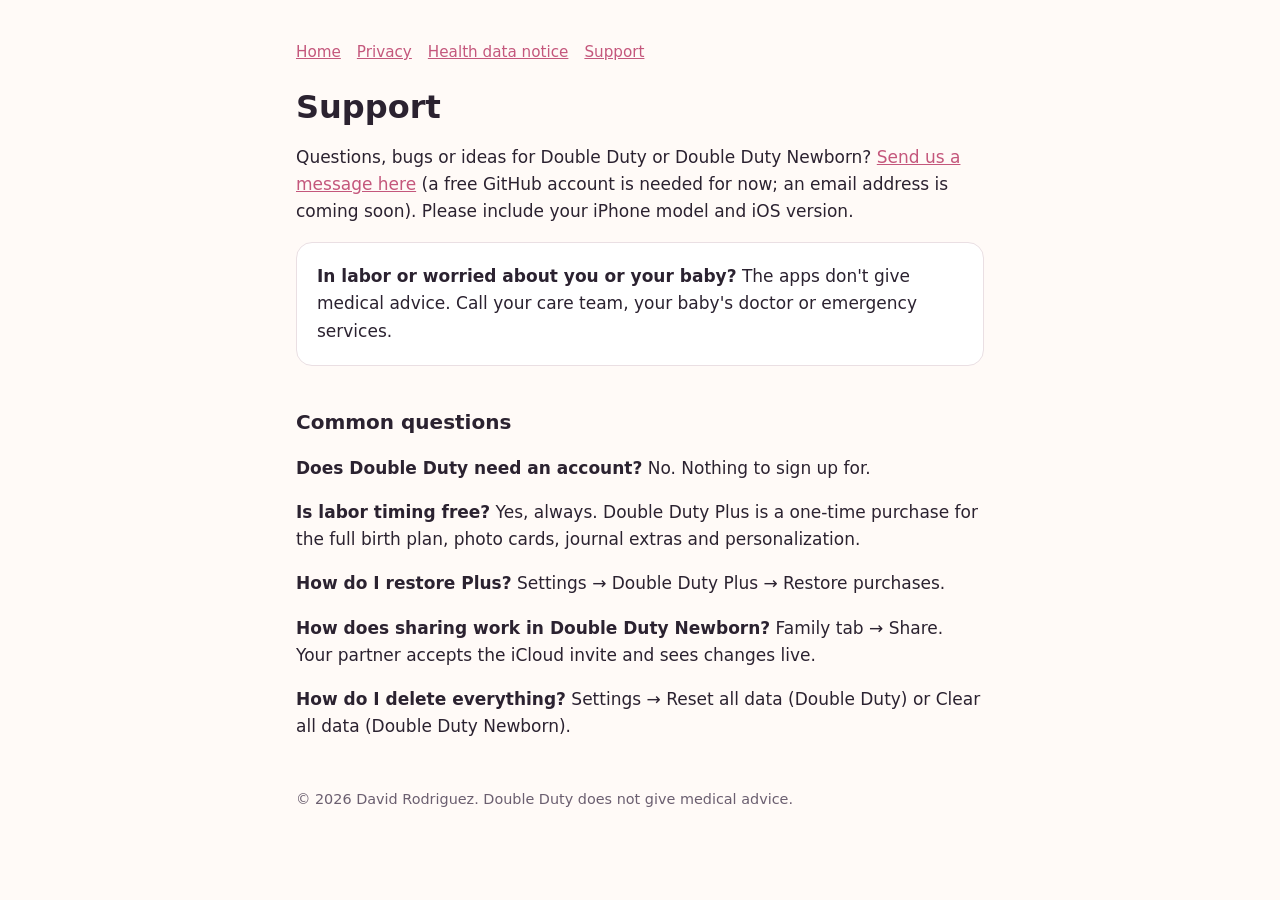
==== support.html @ 85586fa1 "Privacy policy, health data notice and support pages Co-Authored-By: Claude Opus 5.5 <noreply@anthro" ====
<!doctype html><html lang="en"><head><meta charset="utf-8"><meta name="viewport" content="width=device-width,initial-scale=1"><title>Support – Double Duty</title><link rel="stylesheet" href="style.css"></head><body><main><nav><a href="./">Home</a><a href="privacy.html">Privacy</a><a href="health-data.html">Health data notice</a><a href="support.html">Support</a></nav>
<h1>Support</h1>
<p>Questions, bugs or ideas for Double Duty or Double Duty Newborn? <a href="https://github.com/Dj1172564/doubleduty/issues/new">Send us a message here</a> (a free GitHub account is needed for now; an email address is coming soon). Please include your iPhone model and iOS version.</p>
<div class="card"><b>In labor or worried about you or your baby?</b> The apps don't give medical advice. Call your care team, your baby's doctor or emergency services.</div>
<h2>Common questions</h2>
<p><b>Does Double Duty need an account?</b> No. Nothing to sign up for.</p>
<p><b>Is labor timing free?</b> Yes, always. Double Duty Plus is a one-time purchase for the full birth plan, photo cards, journal extras and personalization.</p>
<p><b>How do I restore Plus?</b> Settings → Double Duty Plus → Restore purchases.</p>
<p><b>How does sharing work in Double Duty Newborn?</b> Family tab → Share. Your partner accepts the iCloud invite and sees changes live.</p>
<p><b>How do I delete everything?</b> Settings → Reset all data (Double Duty) or Clear all data (Double Duty Newborn).</p>
<footer>© 2026 David Rodriguez. Double Duty does not give medical advice.</footer></main></body></html>
---- style.css ----
:root{--bg:#fffaf7;--ink:#2b2230;--muted:#6b5f70;--accent:#c4577c;--card:#fff;--line:#eadfe3}
@media (prefers-color-scheme:dark){:root{--bg:#1c171f;--ink:#f3edf5;--muted:#b9adbd;--accent:#f08bb0;--card:#262029;--line:#3a3140}}
*{box-sizing:border-box}body{margin:0;background:var(--bg);color:var(--ink);font:17px/1.6 -apple-system,BlinkMacSystemFont,"SF Pro Text",system-ui,sans-serif}
main{max-width:720px;margin:0 auto;padding:40px 16px 64px}h1{font-size:2rem;line-height:1.2;margin:.2em 0}h2{margin-top:2em;font-size:1.25rem}
a{color:var(--accent)}nav{display:flex;gap:16px;flex-wrap:wrap;font-size:.95rem;margin-bottom:24px}.muted{color:var(--muted)}
.card{background:var(--card);border:1px solid var(--line);border-radius:16px;padding:20px;margin:16px 0}footer{margin-top:48px;font-size:.9rem;color:var(--muted)}
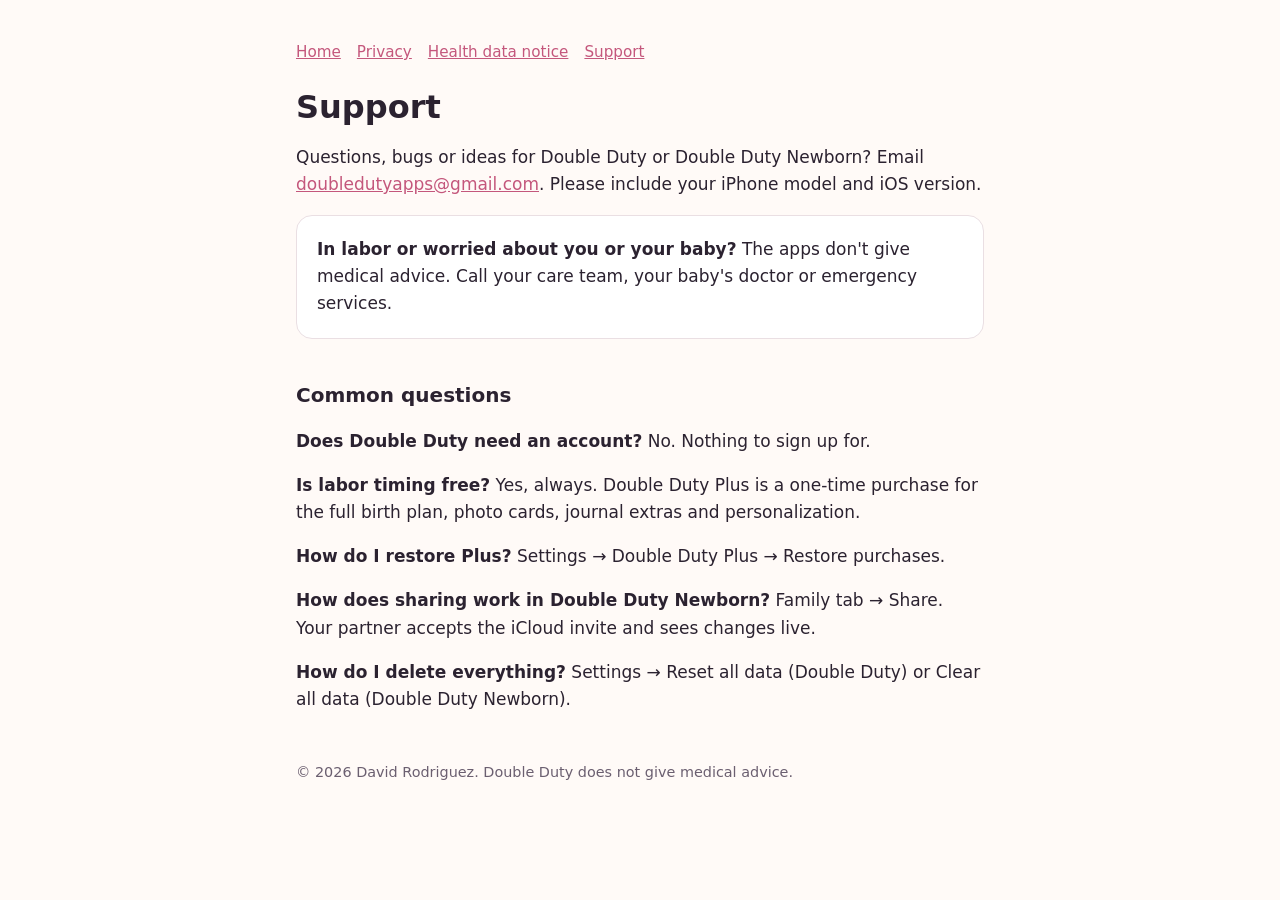
==== commit d0467add: "Support email Co-Authored-By: Claude Opus 5.5 <noreply@anthropic.com> Claude-Session: https://claude" ====
--- a/support.html
+++ b/support.html
@@ -1,6 +1,6 @@
 <!doctype html><html lang="en"><head><meta charset="utf-8"><meta name="viewport" content="width=device-width,initial-scale=1"><title>Support – Double Duty</title><link rel="stylesheet" href="style.css"></head><body><main><nav><a href="./">Home</a><a href="privacy.html">Privacy</a><a href="health-data.html">Health data notice</a><a href="support.html">Support</a></nav>
 <h1>Support</h1>
-<p>Questions, bugs or ideas for Double Duty or Double Duty Newborn? <a href="https://github.com/Dj1172564/doubleduty/issues/new">Send us a message here</a> (a free GitHub account is needed for now; an email address is coming soon). Please include your iPhone model and iOS version.</p>
+<p>Questions, bugs or ideas for Double Duty or Double Duty Newborn? Email <a href="mailto:doubledutyapps@gmail.com">doubledutyapps@gmail.com</a>. Please include your iPhone model and iOS version.</p>
 <div class="card"><b>In labor or worried about you or your baby?</b> The apps don't give medical advice. Call your care team, your baby's doctor or emergency services.</div>
 <h2>Common questions</h2>
 <p><b>Does Double Duty need an account?</b> No. Nothing to sign up for.</p>
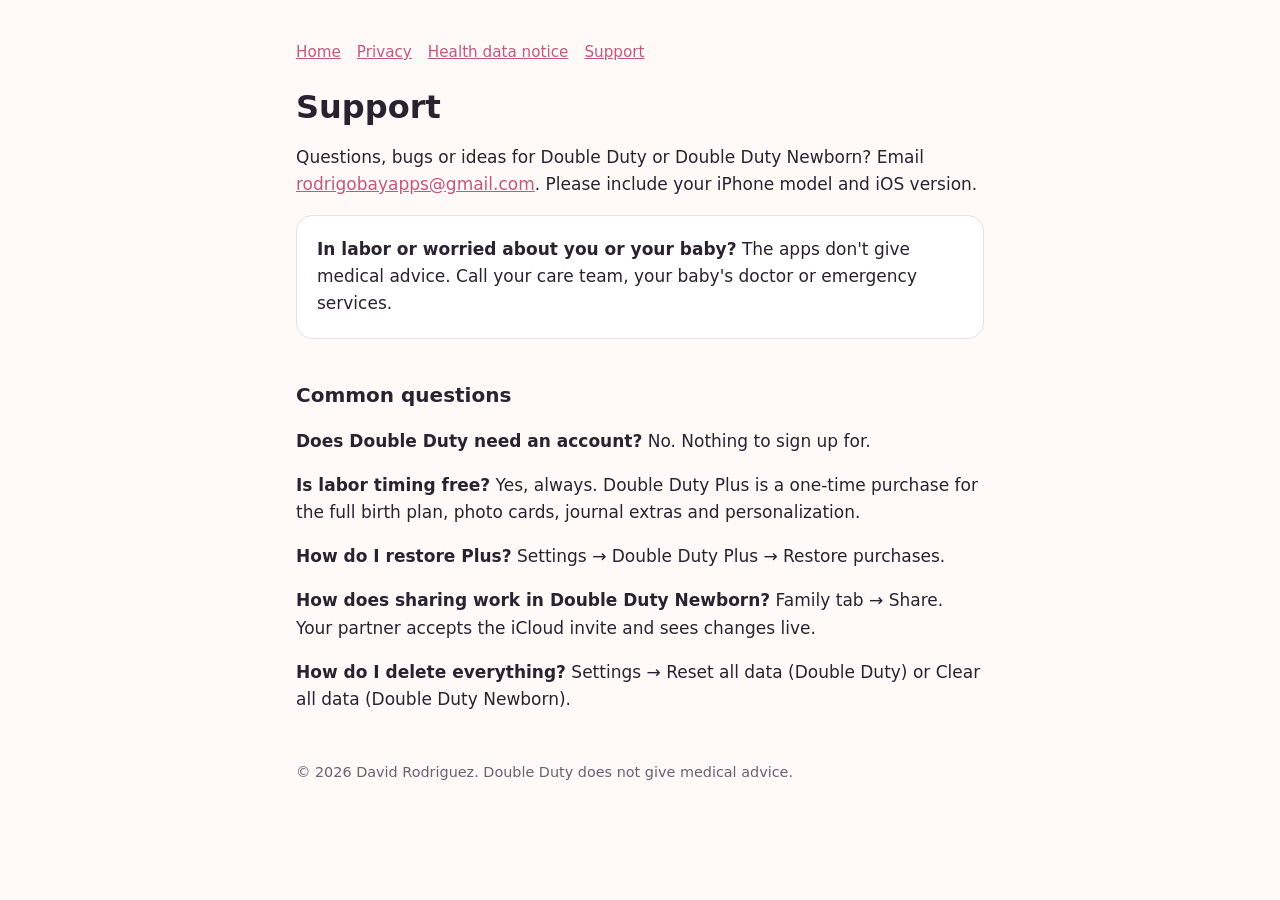
==== commit 05d32335: "Support email: rodrigobayapps@gmail.com" ====
--- a/support.html
+++ b/support.html
@@ -1,6 +1,6 @@
 <!doctype html><html lang="en"><head><meta charset="utf-8"><meta name="viewport" content="width=device-width,initial-scale=1"><title>Support – Double Duty</title><link rel="stylesheet" href="style.css"></head><body><main><nav><a href="./">Home</a><a href="privacy.html">Privacy</a><a href="health-data.html">Health data notice</a><a href="support.html">Support</a></nav>
 <h1>Support</h1>
-<p>Questions, bugs or ideas for Double Duty or Double Duty Newborn? Email <a href="mailto:doubledutyapps@gmail.com">doubledutyapps@gmail.com</a>. Please include your iPhone model and iOS version.</p>
+<p>Questions, bugs or ideas for Double Duty or Double Duty Newborn? Email <a href="mailto:rodrigobayapps@gmail.com">rodrigobayapps@gmail.com</a>. Please include your iPhone model and iOS version.</p>
 <div class="card"><b>In labor or worried about you or your baby?</b> The apps don't give medical advice. Call your care team, your baby's doctor or emergency services.</div>
 <h2>Common questions</h2>
 <p><b>Does Double Duty need an account?</b> No. Nothing to sign up for.</p>
